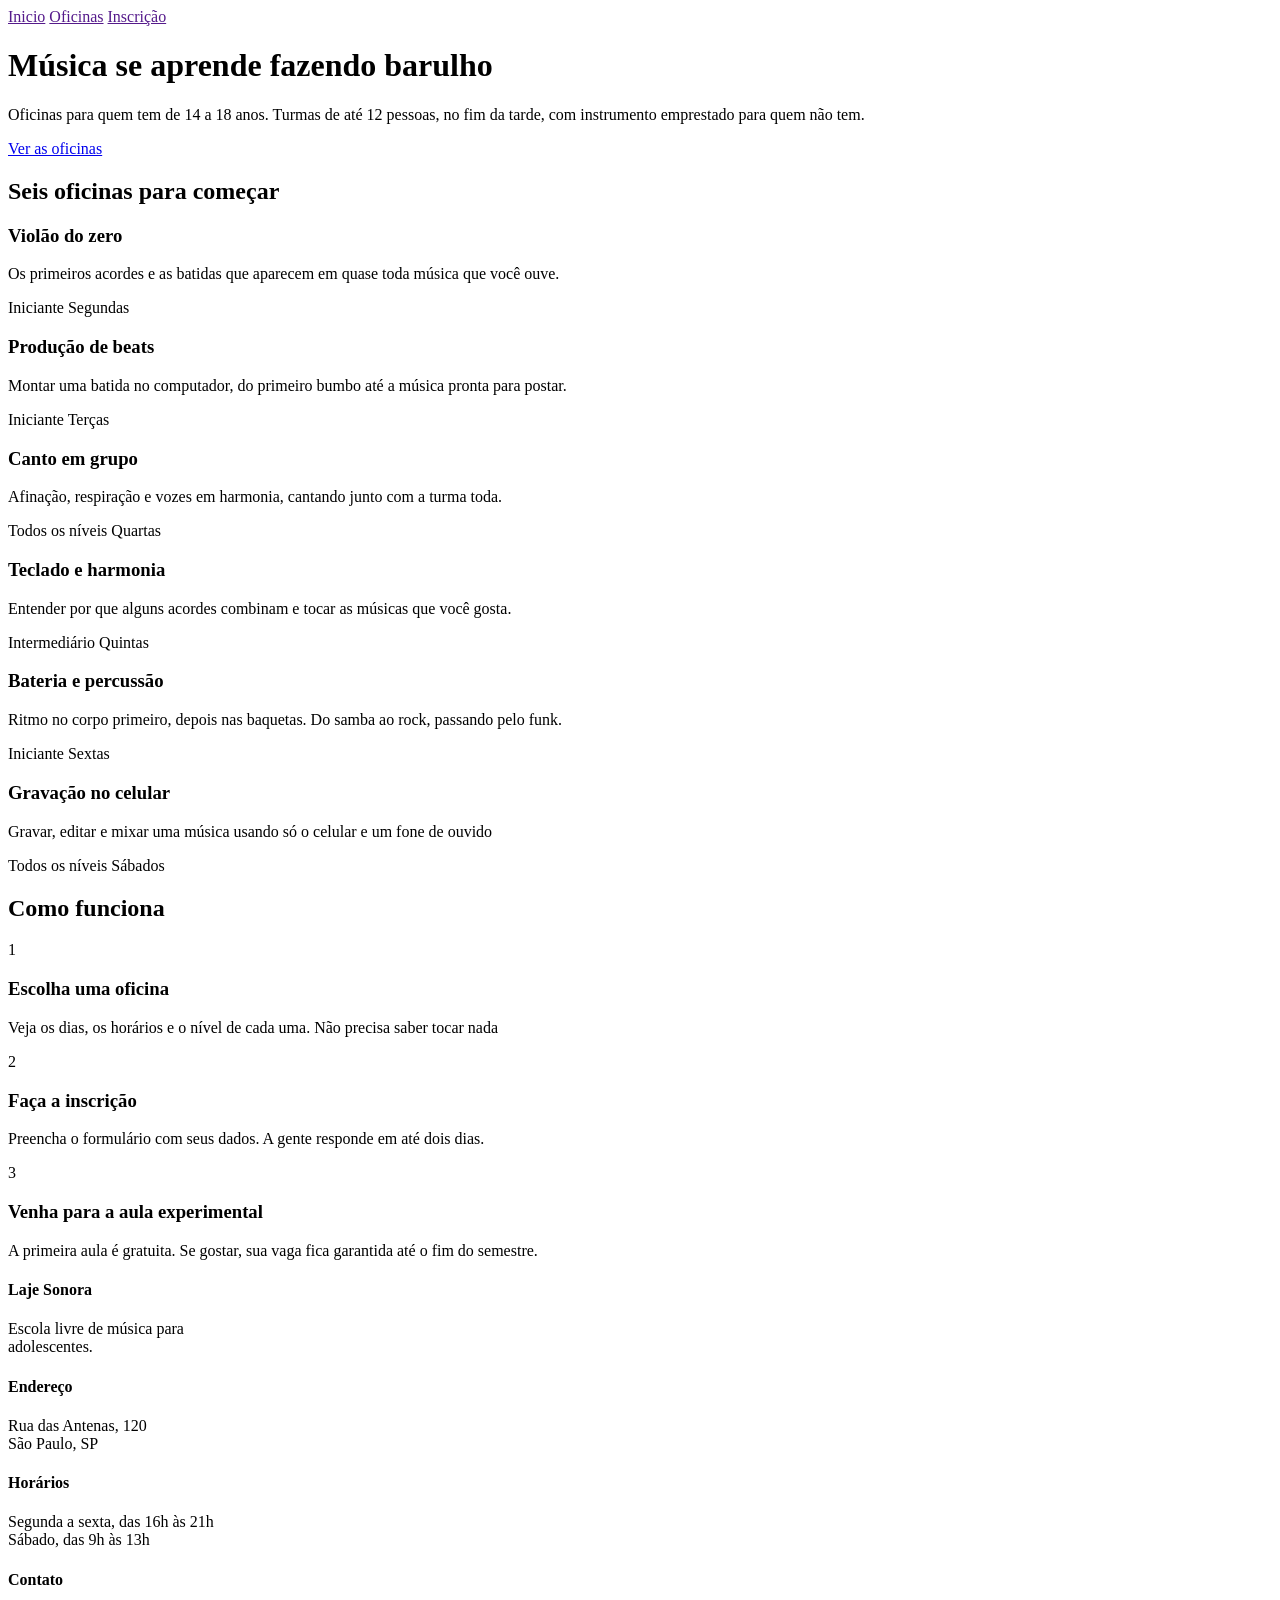
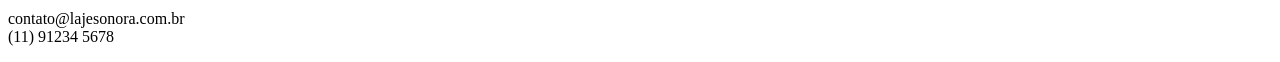
==== index.html @ 596def00 "Initial commit" ====
<!DOCTYPE html>
<html lang="pt-BR">
<head>
    <meta charset="UTF-8">
    <meta name="viewport" content="width=device-width, initial-scale=1.0">
    <title>Laje Sonora | Início</title>
<link rel="preconnect" href="https://fonts.googleapis.com">
<link rel="preconnect" href="https://fonts.gstatic.com" crossorigin>
<link href="https://fonts.googleapis.com/css2?family=Big+Shoulders:opsz,wght@10..72,100..900&display=swap" rel="stylesheet">
<link rel="stylesheet" href="index.css">
</head>
<body>
    <header class="conteudo topo">
        <a href="index.html" class="logo"></a>

        <nav class="menu">
            <a href="" class="atual">Inicio</a>
            <a href="">Oficinas</a>
            <a href="">Inscrição</a>
        </nav>
    </header>
    <main>
        <sectio class="conteudo cartazes">
            <div class="cartaz cartaz-principal">
                <h1>Música se aprende fazendo barulho</h1>
            </div>

            <div class="cartaz cartaz-lateral">
                <p>Oficinas para quem tem de 14 a 18 anos. Turmas de até 12 pessoas, no fim da tarde, com instrumento emprestado para quem não tem.</p>
                <a href="oficinas.html" class="botao">Ver as oficinas</a>
            </div>
        </sectio>

        <section class="conteudo secao">
            <h2 class="titulo-secao">Seis oficinas para começar</h2>

            <div class="cards">
                <article class="card">
                    <div class="foto foto-azul"></div>
                    <div class="cart-texto">
                        <h3>Violão do zero</h3>
                        <p>Os primeiros acordes e as batidas que aparecem em quase toda música que você ouve.</p>
                        <div class="card-info">
                            <span>Iniciante</span>
                            <span>Segundas</span>
                        </div>
                    </div>
                </article><article class="card">
                    <div class="foto foto-amarelo"></div>
                    <div class="cart-texto">
                        <h3>Produção de beats</h3>
                        <p>Montar uma batida no computador, do primeiro bumbo até a música pronta para postar.</p>
                        <div class="card-info">
                            <span>Iniciante</span>
                            <span>Terças</span>
                        </div>
                    </div>
                </article>
                <article class="card">
                    <div class="foto foto-tinta"></div>
                    <div class="cart-texto">
                        <h3>Canto em grupo</h3>
                        <p>Afinação, respiração e vozes em harmonia, cantando junto com a turma toda.</p>
                        <div class="card-info">
                            <span>Todos os níveis</span>
                            <span>Quartas</span>
                        </div>
                    </div>
                </article>
                <article class="card">
                    <div class="foto"></div>
                    <div class="cart-texto">
                        <h3>Teclado e harmonia</h3>
                        <p>Entender por que alguns acordes combinam e tocar as músicas que você gosta.</p>
                        <div class="card-info">
                            <span>Intermediário</span>
                            <span>Quintas</span>
                        </div>
                    </div>
                </article>
                <article class="card">
                    <div class="foto foto-azul"></div>
                    <div class="cart-texto">
                        <h3>Bateria e percussão</h3>
                        <p>Ritmo no corpo primeiro, depois nas baquetas. Do samba ao rock, passando pelo funk.</p>
                        <div class="card-info">
                            <span>Iniciante</span>
                            <span>Sextas</span>
                        </div>
                    </div>
                </article>
                <article class="card">
                    <div class="foto foto-amarela"></div>
                    <div class="cart-texto">
                        <h3>Gravação no celular</h3>
                        <p>Gravar, editar e mixar uma música usando só o celular e um fone de ouvido</p>
                        <div class="card-info">
                            <span>Todos os níveis</span>
                            <span>Sábados</span>
                        </div>
                    </div>
                </article>
            </div>
        </section>

        <section class="conteudo secao">
            <h2 class="titulo-secao">Como funciona</h2>

            <div class="passos">
                 <div class="passo">
                    <p class="passo-numero">1</p>
                    <h3>Escolha uma oficina</h3>
                    <p>Veja os dias, os horários e o nível de cada uma. Não precisa saber tocar nada</p>
                </div>
                <div class="passos">
                    <div class="passo">
                       <p class="passo-numero">2</p>
                       <h3>Faça a inscrição</h3>
                       <p>Preencha o formulário com seus dados. A gente responde em até dois dias.</p>
                   </div>
                   <div class="passos">
                    <div class="passo">
                       <p class="passo-numero">3</p>
                       <h3>Venha para a aula experimental</h3>
                       <p>A primeira aula é gratuita. Se gostar, sua vaga fica garantida até o fim do semestre.</p>
                   </div>
            </div>
        </section>
    </main>

    <footer class="rodape">
        <div class="conteudo rodape-colunas">
            <div class="rodape-coluna">
                <h4>Laje Sonora</h4>
                <p>Escola livre de música para <br> adolescentes.</p>
            </div>
            <div class="rodape-coluna">
                <h4>Endereço</h4>
                <p>Rua das Antenas, 120 <br> São Paulo, SP</p>
            </div>
            <div class="rodape-coluna">
                <h4>Horários</h4>
                <p>Segunda a sexta, das 16h às 21h <br> Sábado, das 9h às 13h</p>
            </div>
            <div class="rodape-coluna">
                <h4>Contato</h4>
                <p>contato@lajesonora.com.br <br> (11) 91234 5678</p>
            </div>
        </div>
    </footer>
</body>
</html>
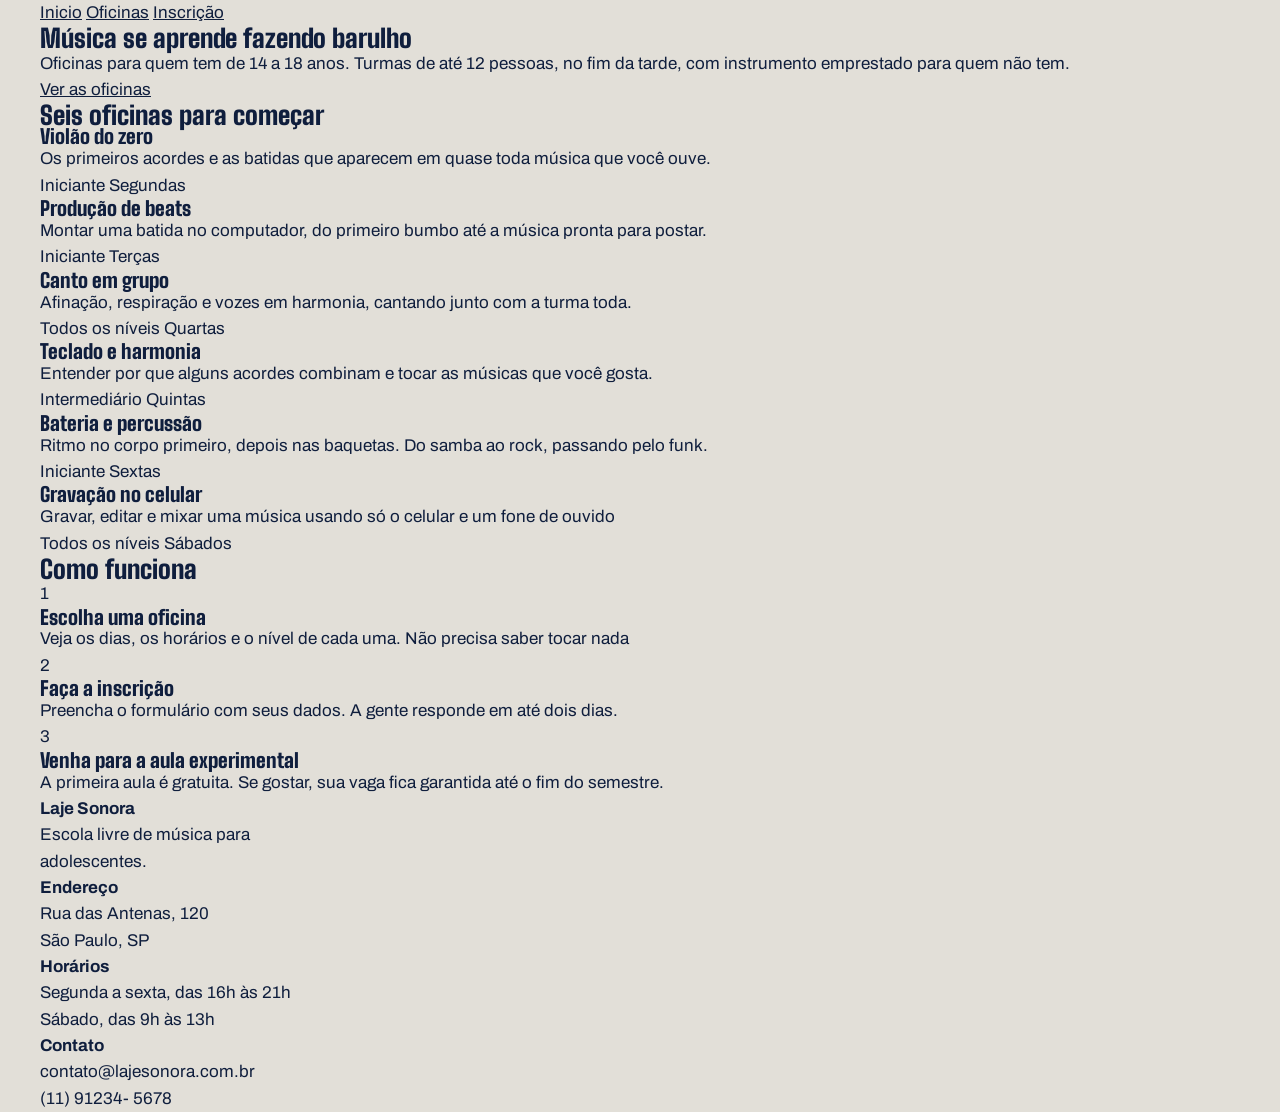
==== commit 87a4c987: "CSS geral: reset, variáveis e fontes" ====
--- a/index.html
+++ b/index.html
@@ -6,7 +6,9 @@
     <title>Laje Sonora | Início</title>
 <link rel="preconnect" href="https://fonts.googleapis.com">
 <link rel="preconnect" href="https://fonts.gstatic.com" crossorigin>
-<link href="https://fonts.googleapis.com/css2?family=Big+Shoulders:opsz,wght@10..72,100..900&display=swap" rel="stylesheet">
+<link href="https://fonts.googleapis.com/css2?family=Big+Shoulders:opsz,wght@10..72,100..900&display=swap" rel="stylesheet"><link rel="preconnect" href="https://fonts.googleapis.com">
+<link rel="preconnect" href="https://fonts.gstatic.com" crossorigin>
+<link href="https://fonts.googleapis.com/css2?family=Archivo:ital,wght@0,100..900;1,100..900&family=Big+Shoulders:opsz,wght@10..72,100..900&display=swap" rel="stylesheet">
 <link rel="stylesheet" href="index.css">
 </head>
 <body>
@@ -20,7 +22,7 @@
         </nav>
     </header>
     <main>
-        <sectio class="conteudo cartazes">
+        <section class="conteudo cartazes">
             <div class="cartaz cartaz-principal">
                 <h1>Música se aprende fazendo barulho</h1>
             </div>
@@ -29,7 +31,7 @@
                 <p>Oficinas para quem tem de 14 a 18 anos. Turmas de até 12 pessoas, no fim da tarde, com instrumento emprestado para quem não tem.</p>
                 <a href="oficinas.html" class="botao">Ver as oficinas</a>
             </div>
-        </sectio>
+        </section>
 
         <section class="conteudo secao">
             <h2 class="titulo-secao">Seis oficinas para começar</h2>
@@ -144,7 +146,7 @@
             </div>
             <div class="rodape-coluna">
                 <h4>Contato</h4>
-                <p>contato@lajesonora.com.br <br> (11) 91234 5678</p>
+                <p>contato@lajesonora.com.br <br> (11) 91234- 5678</p>
             </div>
         </div>
     </footer>
--- a/index.css
+++ b/index.css
@@ -0,0 +1,41 @@
+* {
+    margin: 0;
+    padding: 0;
+    box-sizing: border-box;
+}
+
+:root {
+    --concreto: #E2DFD8;
+    --concreto-escuro: #CBC7BE;
+    --tinta: #0F1E3D;
+    --caixa-dagua: #1F5FBF;
+    --fita: #F3C623;
+    --branco: #FFFFFF;
+
+    --fonte-cartaz: "Big Shoulders", "Arial Narrow", sans-serif;
+    --fonte-texto: "Archivo", Arial, sans-serif;
+}
+
+body {
+    background: var(--concreto);
+    color: var(--tinta);
+    font-family: var(--fonte-texto);
+    font-size: 17px;
+    line-height: 1.55;
+}
+
+a{
+    color: inherit;
+}
+
+h1, h2, h3 {
+    font-family: var(--fonte-cartaz);
+    font-weight: 900;
+    line-height: 0.95;
+}
+
+.conteudo {
+    max-width: 1200px;
+    margin-inline: auto;
+    padding-inline: 32;
+}
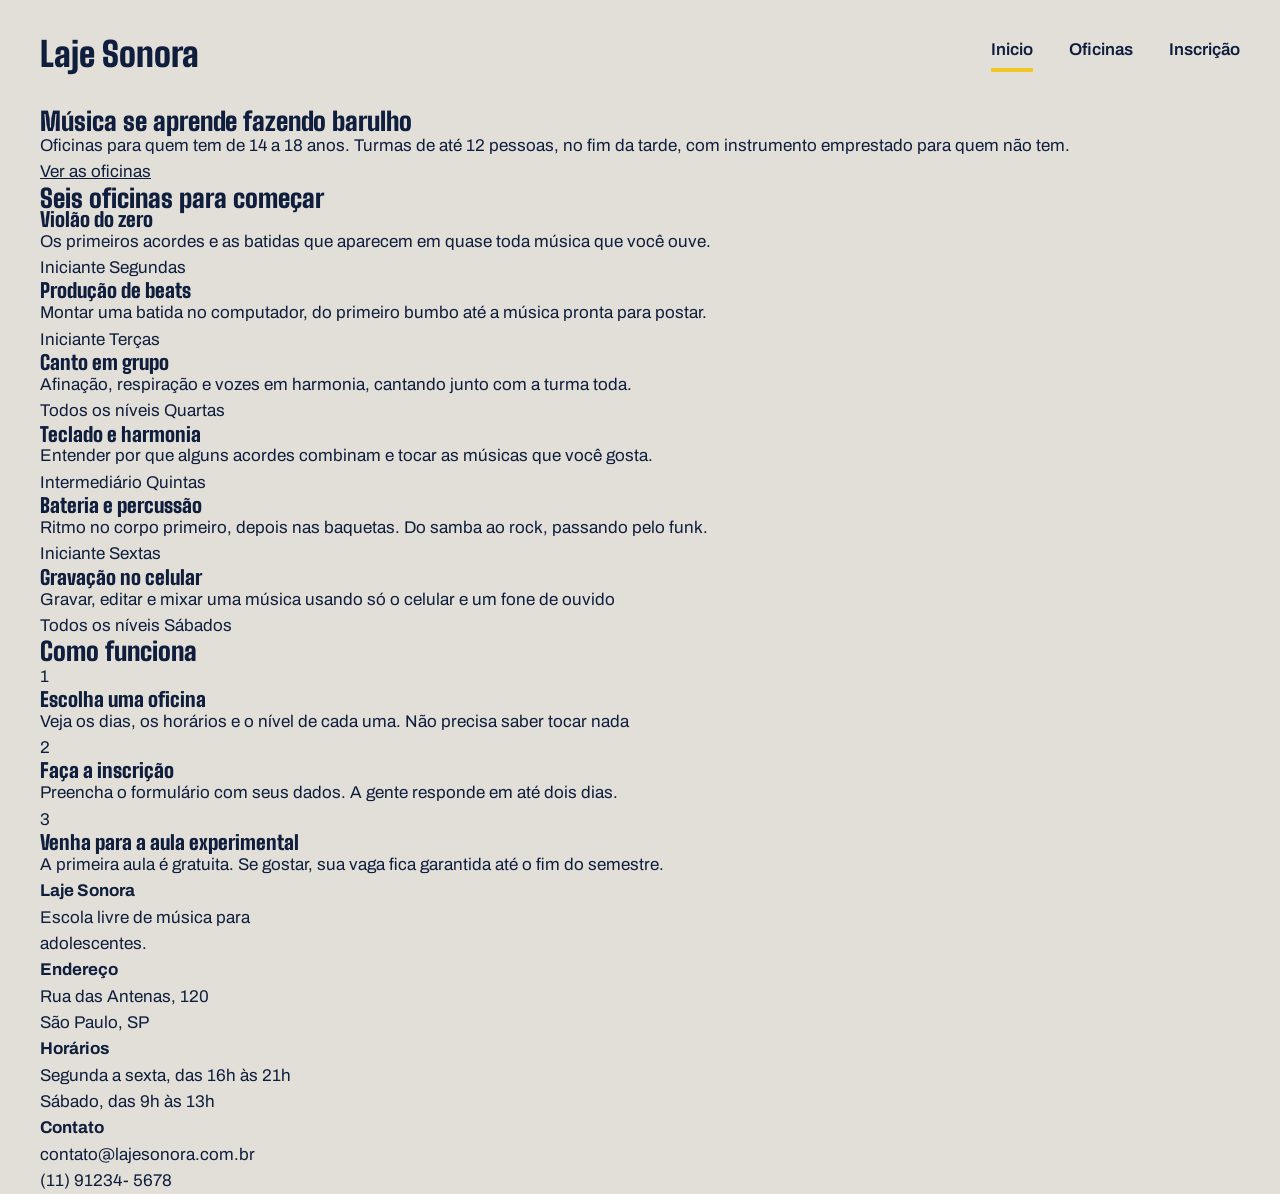
==== commit e72be76c: "Topo do flex" ====
--- a/index.html
+++ b/index.html
@@ -13,7 +13,7 @@
 </head>
 <body>
     <header class="conteudo topo">
-        <a href="index.html" class="logo"></a>
+        <a href="index.html" class="logo">Laje Sonora</a>
 
         <nav class="menu">
             <a href="" class="atual">Inicio</a>
--- a/index.css
+++ b/index.css
@@ -38,4 +38,38 @@
     max-width: 1200px;
     margin-inline: auto;
     padding-inline: 32;
-}+}
+
+.topo {
+    padding-block: 28px;
+    display: flex;
+    justify-content: space-between;
+    align-items: center;
+}
+
+.logo{
+    font-family: var(--fonte-cartaz);
+    font-size: 34px;
+    font-weight: 900;
+    text-decoration: none;
+}
+
+.menu{
+    display: flex;
+    gap: 36px;
+    
+    a{
+        font-weight: 600;
+        text-decoration: none;
+        padding-bottom: 4px;
+        border-bottom: 4px solid transparent;
+    }
+}
+
+.menu a:hover{
+    border-bottom-color: var(--tinta);
+}
+
+.menu a.atual{
+    border-bottom-color: var(--fita);
+}
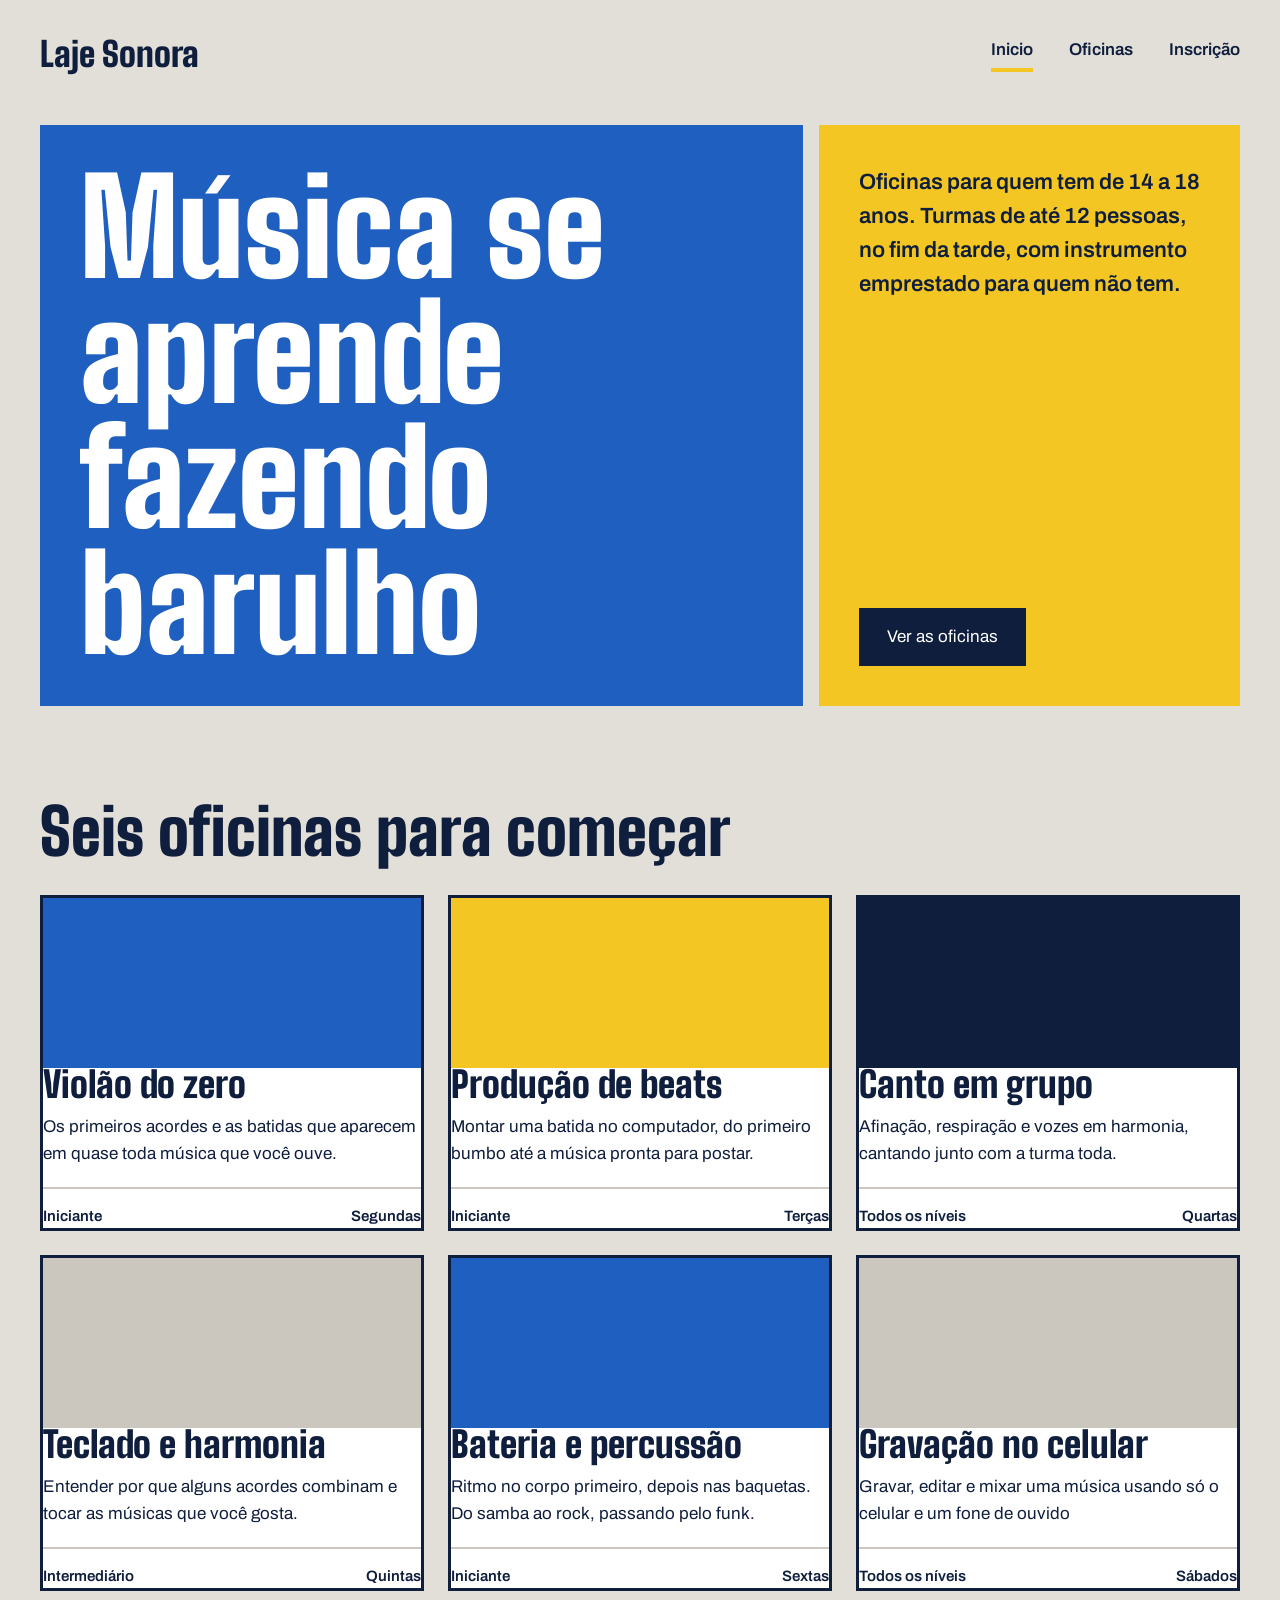
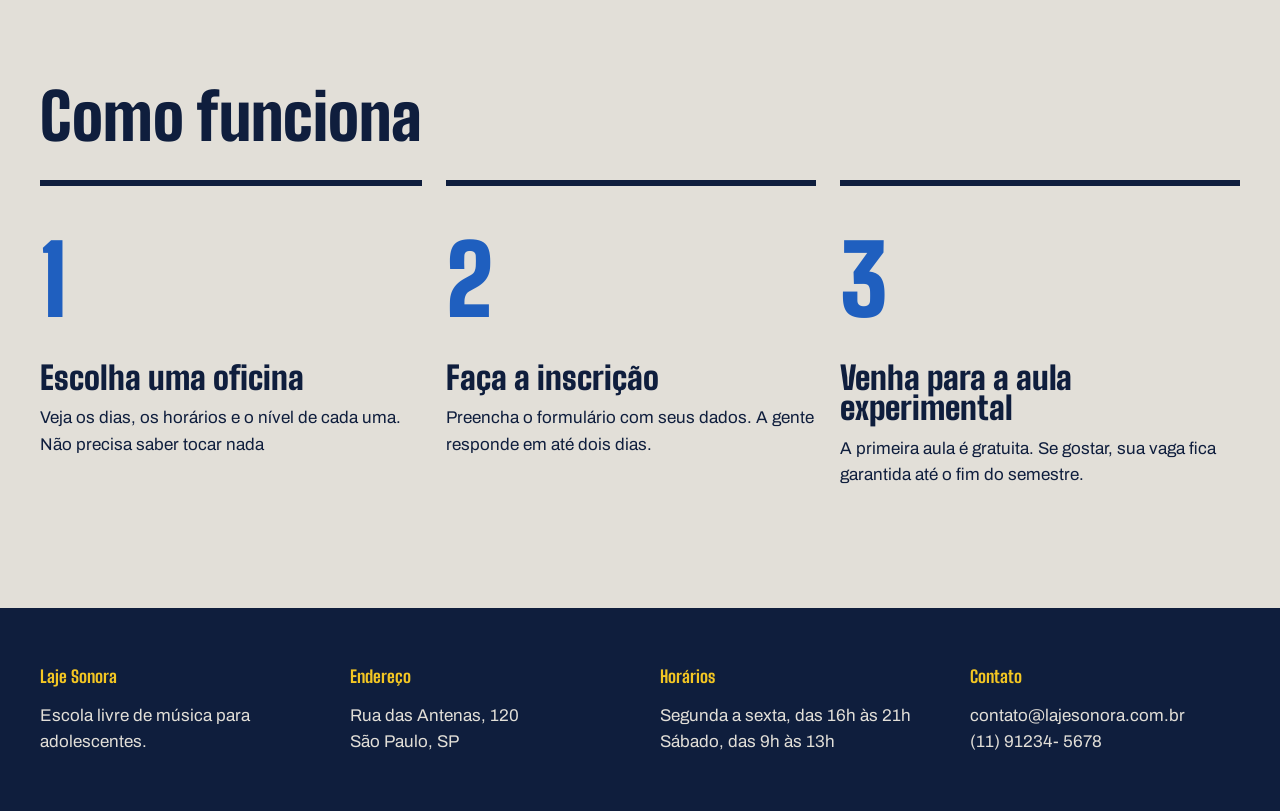
==== commit 43d44e28: "HTML da página de oficinas" ====
--- a/index.html
+++ b/index.html
@@ -16,9 +16,9 @@
         <a href="index.html" class="logo">Laje Sonora</a>
 
         <nav class="menu">
-            <a href="" class="atual">Inicio</a>
-            <a href="">Oficinas</a>
-            <a href="">Inscrição</a>
+            <a href="index.html" class="atual">Inicio</a>
+            <a href="oficinas.html">Oficinas</a>
+            <a href="inscrisao.html">Inscrição</a>
         </nav>
     </header>
     <main>
--- a/index.css
+++ b/index.css
@@ -73,3 +73,165 @@
 .menu a.atual{
     border-bottom-color: var(--fita);
 }
+
+.cartazes{
+    margin-top: 16px;
+    display: flex;
+    gap: 16px;
+}
+
+.cartaz{
+    padding: 40px;
+}
+
+.cartaz-principal{
+    background: var(--caixa-dagua);
+    color: var(--branco);
+    flex: 2;
+
+    h1{
+        font-size: 132px;
+        max-width: 9ch;
+    }
+}
+
+.cartaz-lateral{
+    background: var(--fita);
+    flex: 1;
+    display: flex;
+    flex-direction: column;
+    justify-content: space-between;
+    gap: 32px;
+    align-items: flex-start;
+
+    p{
+        font-size: 22px;
+        font-weight: 600;
+        height: 1.3;
+    }
+}
+
+.botao{
+    background: var(--tinta);
+    color: var(--branco);
+    font-weight: 700;
+    text-decoration: none;
+    padding: 16px 28px;
+    border: none;
+    font: var(--fonte-texto);
+    font-size: 17px;
+    cursor: pointer;
+}
+
+.botao:hover{
+    background-color: var(--caixa-dagua);
+}
+
+.secao {
+    margin-top: 96px;
+}
+
+.titulo-secao {
+    font-size: 64px;
+    margin-bottom: 32px;
+}
+
+.cards {
+    display: flex;
+    flex-wrap: wrap;
+    gap: 24px;
+} 
+
+.card {
+    background: var(--branco);
+    border: 3px solid var(--tinta);
+    flex: 1 1 340px
+}
+
+.card .foto {
+    height: 170px;
+}
+
+.foto {
+    background: var(--concreto-escuro);
+}
+
+.foto-azul {
+    background: var(--caixa-dagua);
+}
+
+.foto-amarelo {
+    background: var(--fita);
+}
+
+.foto-tinta {
+    background: var(--tinta);
+}
+
+.card-texto {
+    padding: 24px;
+}
+
+.card h3 {
+    font-size: 36px;
+    margin-bottom: 12px;
+}
+
+.card-info {
+    margin-top: 20px;
+    padding-top: 16px;
+    border-top: 2px solid var(--concreto-escuro);
+    font-weight: 600;
+    font-size: 15px;
+
+    display: flex;
+    justify-content: space-between;
+    align-items: center;
+}
+
+.passos {
+    display: flex;
+    gap: 24px;
+}
+
+.passo {
+    border-top: 6px solid var(--tinta);
+    padding-top: 20px;
+    
+}
+
+.passo-numero {
+    font-family: var(--fonte-cartaz);
+    font-size: 96px;
+    font-weight: 900;
+    color: var(--caixa-dagua);
+    height: 1;
+}
+
+.passo h3 {
+    font-size: 32px;
+    margin-block: 8px 12px;
+}
+
+.rodape {
+    margin-top: 120px;
+    background: var(--tinta);
+    color: var(--concreto);
+    padding-block: 56px;
+}
+
+.rodape-colunas {
+    display: flex;
+    justify-content: space-between;
+    gap: 40px;
+}
+
+.rodape-coluna {
+    flex: 1;
+}
+
+.rodape h4 {
+    font-family: var(--fonte-cartaz);
+    color: var(--fita);
+    margin-bottom: 12px;
+}
